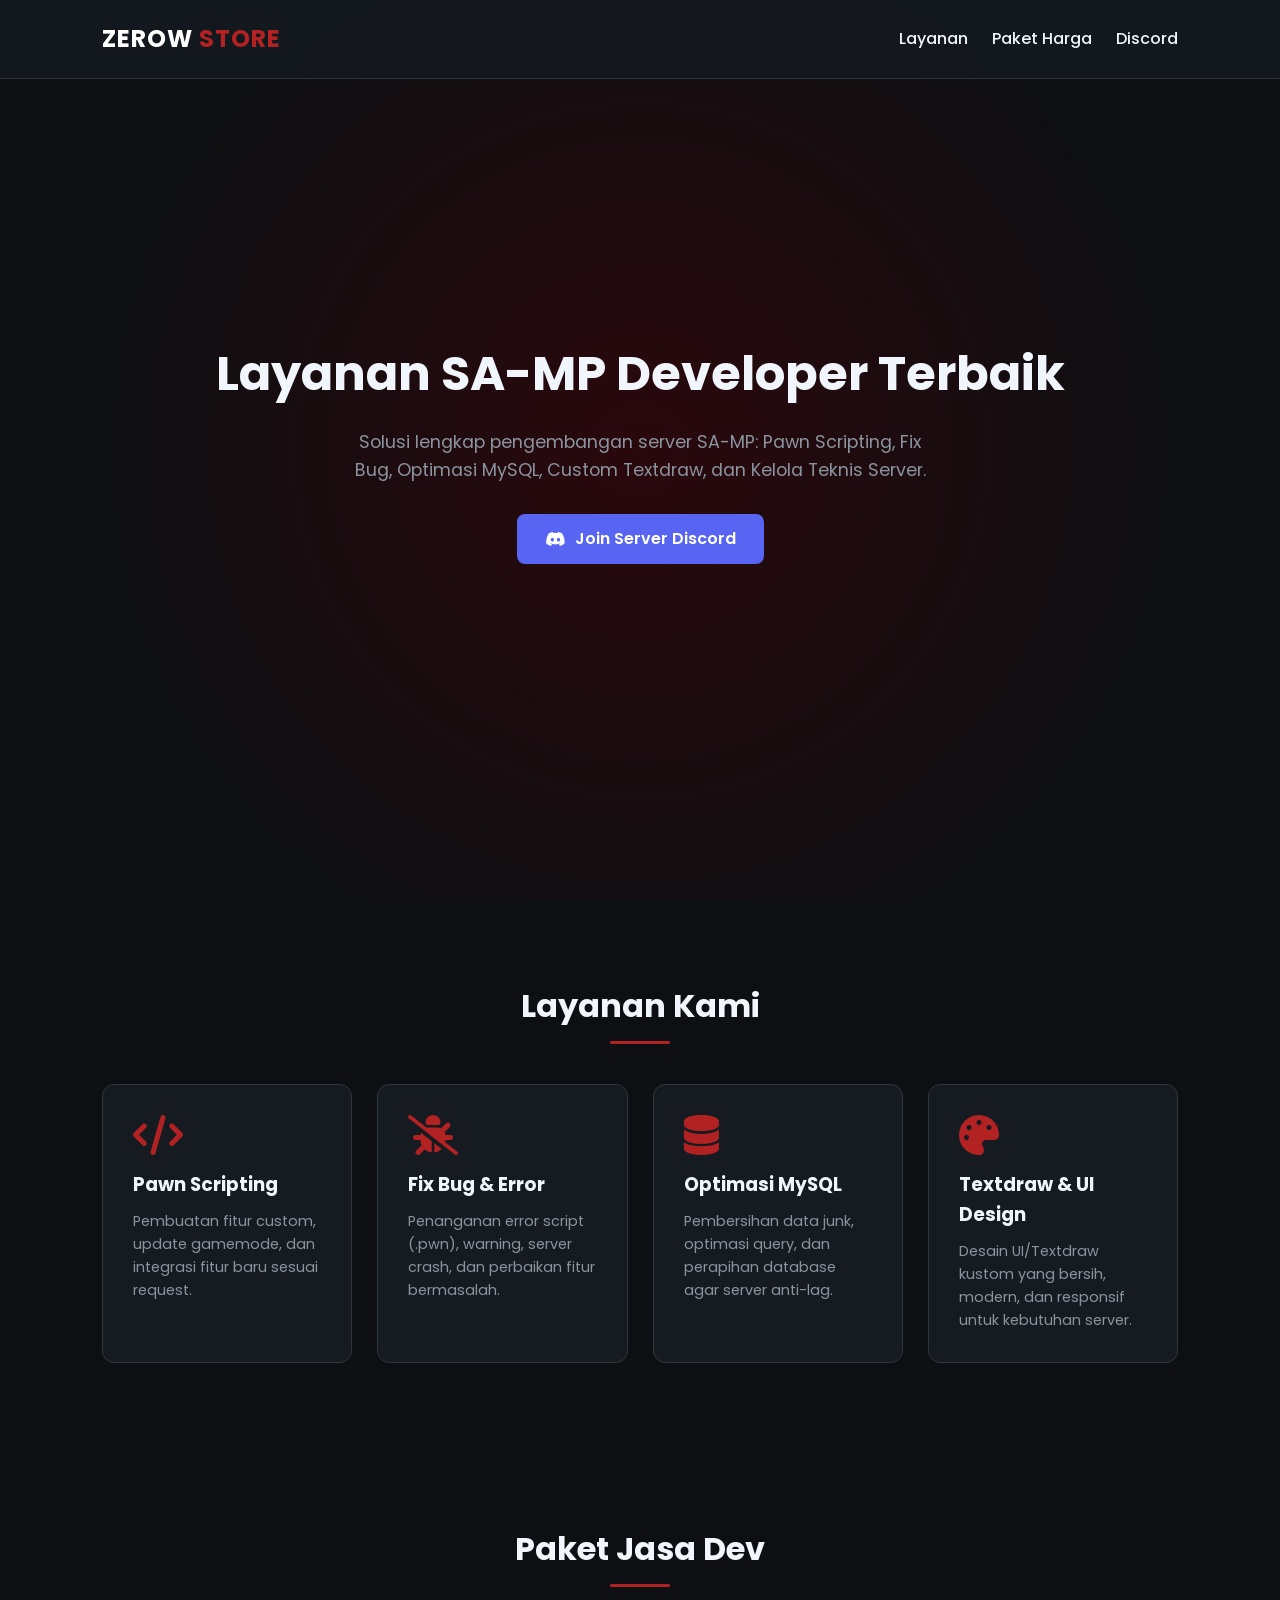
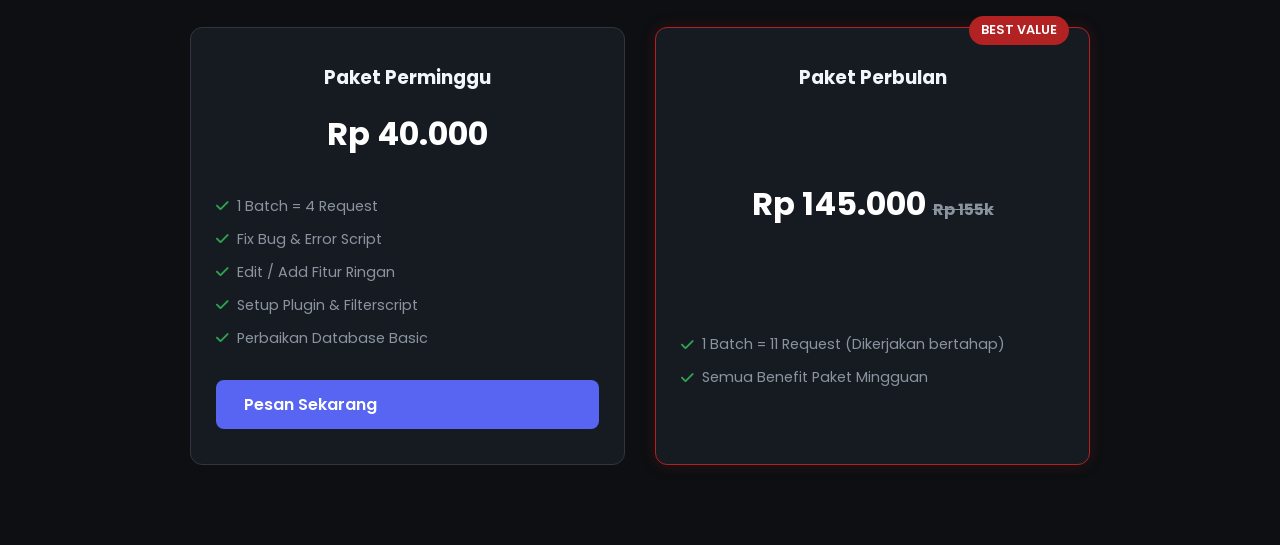
==== index.html @ 797bde20 "Rename Home.html to index.html" ====
<!DOCTYPE html>
<html lang="id">
<head>
    <meta charset="UTF-8">
    <meta name="viewport" content="width=device-width, initial-scale=1.0">
    <title>ZEROW STORE - SA-MP Development & Services</title>
    <!-- Google Fonts & Font Awesome Icons -->
    <link href="https://fonts.googleapis.com/css2?family=Poppins:wght@300;400;600;700&display=swap" rel="stylesheet">
    <link rel="stylesheet" href="https://cdnjs.cloudflare.com/ajax/libs/font-awesome/6.4.0/css/all.min.css">
    
    <style>
        :root {
            --bg-color: #0d0f12;
            --card-bg: #161b22;
            --accent-color: #8b0000;
            --accent-hover: #b22222;
            --text-color: #f0f6fc;
            --text-secondary: #8b949e;
            --border-color: #30363d;
        }

        * {
            margin: 0;
            padding: 0;
            box-sizing: border-box;
            font-family: 'Poppins', sans-serif;
        }

        body {
            background-color: var(--bg-color);
            color: var(--text-color);
            line-height: 1.6;
        }

        /* Header / Navbar */
        header {
            display: flex;
            justify-content: space-between;
            align-items: center;
            padding: 20px 8%;
            background: rgba(22, 27, 34, 0.8);
            backdrop-filter: blur(10px);
            position: fixed;
            width: 100%;
            top: 0;
            z-index: 1000;
            border-bottom: 1px solid var(--border-color);
        }

        .logo {
            font-size: 1.5rem;
            font-weight: 700;
            color: #fff;
            letter-spacing: 1px;
        }

        .logo span {
            color: var(--accent-hover);
        }

        nav a {
            color: var(--text-color);
            text-decoration: none;
            margin-left: 20px;
            font-weight: 500;
            transition: 0.3s;
        }

        nav a:hover {
            color: var(--accent-hover);
        }

        /* Hero Section */
        .hero {
            height: 100vh;
            display: flex;
            flex-direction: column;
            justify-content: center;
            align-items: center;
            text-align: center;
            padding: 0 20px;
            background: radial-gradient(circle at center, #2a080c 0%, var(--bg-color) 70%);
        }

        .hero h1 {
            font-size: 3rem;
            margin-bottom: 15px;
            font-weight: 700;
        }

        .hero p {
            font-size: 1.1rem;
            color: var(--text-secondary);
            max-width: 600px;
            margin-bottom: 30px;
        }

        .btn-discord {
            display: inline-flex;
            align-items: center;
            gap: 10px;
            background-color: #5865F2;
            color: #fff;
            padding: 12px 28px;
            border-radius: 8px;
            text-decoration: none;
            font-weight: 600;
            transition: 0.3s;
        }

        .btn-discord:hover {
            background-color: #4752C4;
            transform: translateY(-2px);
        }

        /* Sections */
        section {
            padding: 80px 8%;
        }

        .section-title {
            text-align: center;
            font-size: 2rem;
            margin-bottom: 40px;
            position: relative;
        }

        .section-title::after {
            content: '';
            width: 60px;
            height: 3px;
            background: var(--accent-hover);
            display: block;
            margin: 10px auto 0;
            border-radius: 2px;
        }

        /* Services Grid */
        .services-grid {
            display: grid;
            grid-template-columns: repeat(auto-fit, minmax(250px, 1fr));
            gap: 25px;
        }

        .service-card {
            background: var(--card-bg);
            padding: 30px;
            border-radius: 12px;
            border: 1px solid var(--border-color);
            transition: 0.3s;
        }

        .service-card:hover {
            transform: translateY(-5px);
            border-color: var(--accent-hover);
        }

        .service-card i {
            font-size: 2.5rem;
            color: var(--accent-hover);
            margin-bottom: 15px;
        }

        .service-card h3 {
            margin-bottom: 10px;
        }

        .service-card p {
            color: var(--text-secondary);
            font-size: 0.9rem;
        }

        /* Pricing Section */
        .pricing-grid {
            display: grid;
            grid-template-columns: repeat(auto-fit, minmax(280px, 1fr));
            gap: 30px;
            max-width: 900px;
            margin: 0 auto;
        }

        .pricing-card {
            background: var(--card-bg);
            border: 1px solid var(--border-color);
            border-radius: 12px;
            padding: 35px 25px;
            text-align: center;
            position: relative;
            display: flex;
            flex-direction: column;
            justify-content: space-between;
        }

        .pricing-card.featured {
            border-color: var(--accent-hover);
            box-shadow: 0 0 15px rgba(178, 34, 34, 0.2);
        }

        .badge {
            position: absolute;
            top: -12px;
            right: 20px;
            background: var(--accent-hover);
            color: #fff;
            padding: 4px 12px;
            font-size: 0.8rem;
            font-weight: 600;
            border-radius: 20px;
        }

        .price {
            font-size: 2rem;
            font-weight: 700;
            margin: 15px 0;
            color: #fff;
        }

        .price del {
            font-size: 1rem;
            color: var(--text-secondary);
        }

        .features-list {
            list-style: none;
            text-align: left;
            margin: 20px 0;
            font-size: 0.9rem;
            color: var(--text-secondary);
        }

        .features-list li {
            margin-bottom: 10px;
            display: flex;
            align-items: center;
            gap: 8px;
        }

        .features-list i {
            color: #2ea44f;
        }

        /* Footer */
        footer {
            text-align: center;
            padding: 30px;
            border-top: 1px solid var(--border-color);
            color: var(--text-secondary);
            font-size: 0.9rem;
        }

        /* Responsive */
        @media (max-width: 768px) {
            .hero h1 { font-size: 2.2rem; }
            header { padding: 15px 5%; }
            section { padding: 60px 5%; }
        }
    </style>
</head>
<body>

    <!-- Header / Navbar -->
    <header>
        <div class="logo">ZEROW <span>STORE</span></div>
        <nav>
            <a href="#services">Layanan</a>
            <a href="#pricing">Paket Harga</a>
            <a href="https://discord.gg/your-link" target="_blank">Discord</a>
        </nav>
    </header>

    <!-- Hero Section -->
    <div class="hero">
        <h1>Layanan SA-MP Developer Terbaik</h1>
        <p>Solusi lengkap pengembangan server SA-MP: Pawn Scripting, Fix Bug, Optimasi MySQL, Custom Textdraw, dan Kelola Teknis Server.</p>
        <a href="https://discord.gg/your-link" target="_blank" class="btn-discord">
            <i class="fa-brands fa-discord"></i> Join Server Discord
        </a>
    </div>

    <!-- Services Section -->
    <section id="services">
        <h2 class="section-title">Layanan Kami</h2>
        <div class="services-grid">
            <div class="service-card">
                <i class="fa-solid fa-code"></i>
                <h3>Pawn Scripting</h3>
                <p>Pembuatan fitur custom, update gamemode, dan integrasi fitur baru sesuai request.</p>
            </div>
            <div class="service-card">
                <i class="fa-solid fa-bug-slash"></i>
                <h3>Fix Bug & Error</h3>
                <p>Penanganan error script (.pwn), warning, server crash, dan perbaikan fitur bermasalah.</p>
            </div>
            <div class="service-card">
                <i class="fa-solid fa-database"></i>
                <h3>Optimasi MySQL</h3>
                <p>Pembersihan data junk, optimasi query, dan perapihan database agar server anti-lag.</p>
            </div>
            <div class="service-card">
                <i class="fa-solid fa-palette"></i>
                <h3>Textdraw & UI Design</h3>
                <p>Desain UI/Textdraw kustom yang bersih, modern, dan responsif untuk kebutuhan server.</p>
            </div>
        </div>
    </section>

    <!-- Pricing Section -->
    <section id="pricing">
        <h2 class="section-title">Paket Jasa Dev</h2>
        <div class="pricing-grid">
            <!-- Paket Mingguan -->
            <div class="pricing-card">
                <h3>Paket Perminggu</h3>
                <div class="price">Rp 40.000</div>
                <ul class="features-list">
                    <li><i class="fa-solid fa-check"></i> 1 Batch = 4 Request</li>
                    <li><i class="fa-solid fa-check"></i> Fix Bug & Error Script</li>
                    <li><i class="fa-solid fa-check"></i> Edit / Add Fitur Ringan</li>
                    <li><i class="fa-solid fa-check"></i> Setup Plugin & Filterscript</li>
                    <li><i class="fa-solid fa-check"></i> Perbaikan Database Basic</li>
                </ul>
                <a href="https://discord.gg/your-link" target="_blank" class="btn-discord">Pesan Sekarang</a>
            </div>

            <!-- Paket Bulanan -->
            <div class="pricing-card featured">
                <span class="badge">BEST VALUE</span>
                <h3>Paket Perbulan</h3>
                <div class="price">Rp 145.000 <del>Rp 155k</del></div>
                <ul class="features-list">
                    <li><i class="fa-solid fa-check"></i> 1 Batch = 11 Request (Dikerjakan bertahap)</li>
                    <li><i class="fa-solid fa-check"></i> Semua Benefit Paket Mingguan</li>
                    <li><i class="fa-
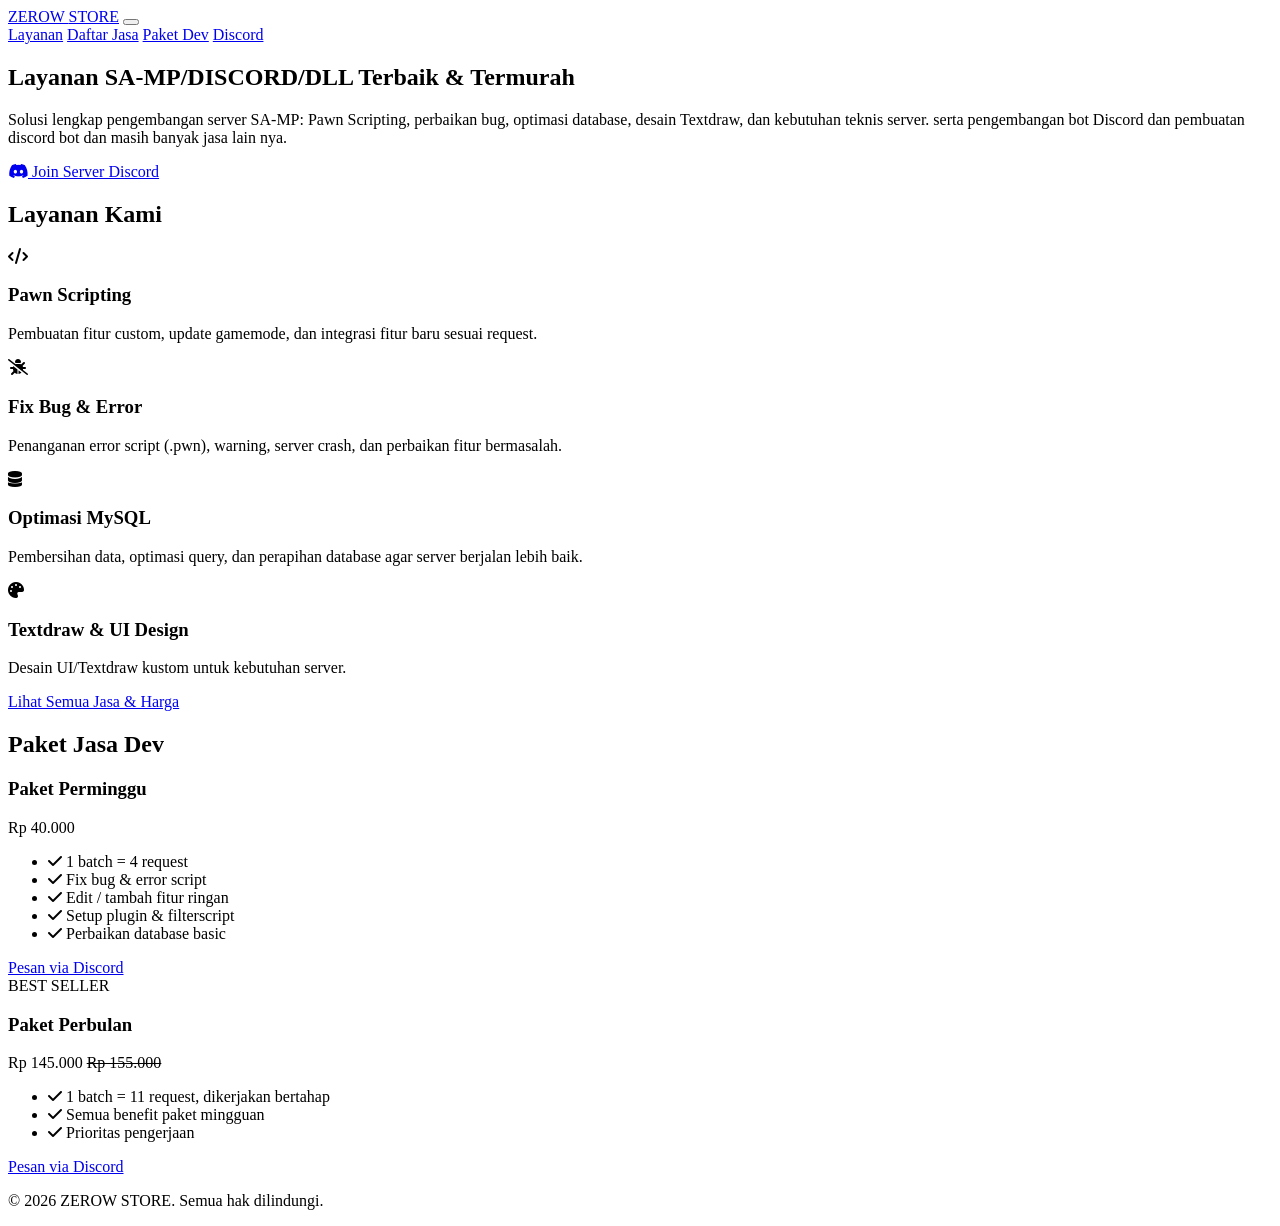
==== commit aaa9f61d: "Update index.html" ====
--- a/index.html
+++ b/index.html
@@ -3,331 +3,103 @@
 <head>
     <meta charset="UTF-8">
     <meta name="viewport" content="width=device-width, initial-scale=1.0">
-    <title>ZEROW STORE - SA-MP Development & Services</title>
-    <!-- Google Fonts & Font Awesome Icons -->
-    <link href="https://fonts.googleapis.com/css2?family=Poppins:wght@300;400;600;700&display=swap" rel="stylesheet">
+    <meta name="description" content="ZEROW STORE menyediakan jasa pengembangan SA-MP, Discord, bot, mapping, dan hosting.">
+    <title>ZEROW STORE - SA-MP Development &amp; Services</title>
+    <link rel="preconnect" href="https://fonts.googleapis.com">
+    <link rel="preconnect" href="https://fonts.gstatic.com" crossorigin>
+    <link href="https://fonts.googleapis.com/css2?family=Poppins:wght@300;400;500;600;700&display=swap" rel="stylesheet">
     <link rel="stylesheet" href="https://cdnjs.cloudflare.com/ajax/libs/font-awesome/6.4.0/css/all.min.css">
-    
-    <style>
-        :root {
-            --bg-color: #0d0f12;
-            --card-bg: #161b22;
-            --accent-color: #8b0000;
-            --accent-hover: #b22222;
-            --text-color: #f0f6fc;
-            --text-secondary: #8b949e;
-            --border-color: #30363d;
-        }
-
-        * {
-            margin: 0;
-            padding: 0;
-            box-sizing: border-box;
-            font-family: 'Poppins', sans-serif;
-        }
-
-        body {
-            background-color: var(--bg-color);
-            color: var(--text-color);
-            line-height: 1.6;
-        }
-
-        /* Header / Navbar */
-        header {
-            display: flex;
-            justify-content: space-between;
-            align-items: center;
-            padding: 20px 8%;
-            background: rgba(22, 27, 34, 0.8);
-            backdrop-filter: blur(10px);
-            position: fixed;
-            width: 100%;
-            top: 0;
-            z-index: 1000;
-            border-bottom: 1px solid var(--border-color);
-        }
-
-        .logo {
-            font-size: 1.5rem;
-            font-weight: 700;
-            color: #fff;
-            letter-spacing: 1px;
-        }
-
-        .logo span {
-            color: var(--accent-hover);
-        }
-
-        nav a {
-            color: var(--text-color);
-            text-decoration: none;
-            margin-left: 20px;
-            font-weight: 500;
-            transition: 0.3s;
-        }
-
-        nav a:hover {
-            color: var(--accent-hover);
-        }
-
-        /* Hero Section */
-        .hero {
-            height: 100vh;
-            display: flex;
-            flex-direction: column;
-            justify-content: center;
-            align-items: center;
-            text-align: center;
-            padding: 0 20px;
-            background: radial-gradient(circle at center, #2a080c 0%, var(--bg-color) 70%);
-        }
-
-        .hero h1 {
-            font-size: 3rem;
-            margin-bottom: 15px;
-            font-weight: 700;
-        }
-
-        .hero p {
-            font-size: 1.1rem;
-            color: var(--text-secondary);
-            max-width: 600px;
-            margin-bottom: 30px;
-        }
-
-        .btn-discord {
-            display: inline-flex;
-            align-items: center;
-            gap: 10px;
-            background-color: #5865F2;
-            color: #fff;
-            padding: 12px 28px;
-            border-radius: 8px;
-            text-decoration: none;
-            font-weight: 600;
-            transition: 0.3s;
-        }
-
-        .btn-discord:hover {
-            background-color: #4752C4;
-            transform: translateY(-2px);
-        }
-
-        /* Sections */
-        section {
-            padding: 80px 8%;
-        }
-
-        .section-title {
-            text-align: center;
-            font-size: 2rem;
-            margin-bottom: 40px;
-            position: relative;
-        }
-
-        .section-title::after {
-            content: '';
-            width: 60px;
-            height: 3px;
-            background: var(--accent-hover);
-            display: block;
-            margin: 10px auto 0;
-            border-radius: 2px;
-        }
-
-        /* Services Grid */
-        .services-grid {
-            display: grid;
-            grid-template-columns: repeat(auto-fit, minmax(250px, 1fr));
-            gap: 25px;
-        }
-
-        .service-card {
-            background: var(--card-bg);
-            padding: 30px;
-            border-radius: 12px;
-            border: 1px solid var(--border-color);
-            transition: 0.3s;
-        }
-
-        .service-card:hover {
-            transform: translateY(-5px);
-            border-color: var(--accent-hover);
-        }
-
-        .service-card i {
-            font-size: 2.5rem;
-            color: var(--accent-hover);
-            margin-bottom: 15px;
-        }
-
-        .service-card h3 {
-            margin-bottom: 10px;
-        }
-
-        .service-card p {
-            color: var(--text-secondary);
-            font-size: 0.9rem;
-        }
-
-        /* Pricing Section */
-        .pricing-grid {
-            display: grid;
-            grid-template-columns: repeat(auto-fit, minmax(280px, 1fr));
-            gap: 30px;
-            max-width: 900px;
-            margin: 0 auto;
-        }
-
-        .pricing-card {
-            background: var(--card-bg);
-            border: 1px solid var(--border-color);
-            border-radius: 12px;
-            padding: 35px 25px;
-            text-align: center;
-            position: relative;
-            display: flex;
-            flex-direction: column;
-            justify-content: space-between;
-        }
-
-        .pricing-card.featured {
-            border-color: var(--accent-hover);
-            box-shadow: 0 0 15px rgba(178, 34, 34, 0.2);
-        }
-
-        .badge {
-            position: absolute;
-            top: -12px;
-            right: 20px;
-            background: var(--accent-hover);
-            color: #fff;
-            padding: 4px 12px;
-            font-size: 0.8rem;
-            font-weight: 600;
-            border-radius: 20px;
-        }
-
-        .price {
-            font-size: 2rem;
-            font-weight: 700;
-            margin: 15px 0;
-            color: #fff;
-        }
-
-        .price del {
-            font-size: 1rem;
-            color: var(--text-secondary);
-        }
-
-        .features-list {
-            list-style: none;
-            text-align: left;
-            margin: 20px 0;
-            font-size: 0.9rem;
-            color: var(--text-secondary);
-        }
-
-        .features-list li {
-            margin-bottom: 10px;
-            display: flex;
-            align-items: center;
-            gap: 8px;
-        }
-
-        .features-list i {
-            color: #2ea44f;
-        }
-
-        /* Footer */
-        footer {
-            text-align: center;
-            padding: 30px;
-            border-top: 1px solid var(--border-color);
-            color: var(--text-secondary);
-            font-size: 0.9rem;
-        }
-
-        /* Responsive */
-        @media (max-width: 768px) {
-            .hero h1 { font-size: 2.2rem; }
-            header { padding: 15px 5%; }
-            section { padding: 60px 5%; }
-        }
-    </style>
+    <link rel="stylesheet" href="style.css">
 </head>
 <body>
-
-    <!-- Header / Navbar -->
-    <header>
-        <div class="logo">ZEROW <span>STORE</span></div>
-        <nav>
-            <a href="#services">Layanan</a>
-            <a href="#pricing">Paket Harga</a>
-            <a href="https://discord.gg/your-link" target="_blank">Discord</a>
+    <header class="site-header">
+        <a class="logo" href="index.html">ZEROW <span>STORE</span></a>
+        <button class="menu-toggle" type="button" aria-label="Buka menu navigasi" aria-controls="main-navigation" aria-expanded="false">
+            <span></span>
+            <span></span>
+            <span></span>
+        </button>
+        <nav class="site-nav" id="main-navigation" aria-label="Navigasi utama">
+            <div class="site-nav-inner">
+                <a href="#services">Layanan</a>
+                <a href="jasa.html">Daftar Jasa</a>
+                <a href="#pricing">Paket Dev</a>
+                <a href="https://discord.gg/tj6XQ7X7kJ" target="_blank" rel="noopener noreferrer">Discord</a>
+            </div>
         </nav>
     </header>
 
-    <!-- Hero Section -->
-    <div class="hero">
-        <h1>Layanan SA-MP Developer Terbaik</h1>
-        <p>Solusi lengkap pengembangan server SA-MP: Pawn Scripting, Fix Bug, Optimasi MySQL, Custom Textdraw, dan Kelola Teknis Server.</p>
-        <a href="https://discord.gg/your-link" target="_blank" class="btn-discord">
-            <i class="fa-brands fa-discord"></i> Join Server Discord
-        </a>
-    </div>
+    <main>
+        <section class="hero">
+            <h1>Layanan SA-MP/DISCORD/DLL Terbaik & Termurah</h1>
+            <p>Solusi lengkap pengembangan server SA-MP: Pawn Scripting, perbaikan bug, optimasi database, desain Textdraw, dan kebutuhan teknis server. serta pengembangan bot Discord dan pembuatan discord bot dan masih banyak jasa lain nya.</p>
+            <a href="https://discord.gg/tj6XQ7X7kJ" target="_blank" rel="noopener noreferrer" class="btn-discord">
+                <i class="fa-brands fa-discord" aria-hidden="true"></i> Join Server Discord
+            </a>
+        </section>
 
-    <!-- Services Section -->
-    <section id="services">
-        <h2 class="section-title">Layanan Kami</h2>
-        <div class="services-grid">
-            <div class="service-card">
-                <i class="fa-solid fa-code"></i>
-                <h3>Pawn Scripting</h3>
-                <p>Pembuatan fitur custom, update gamemode, dan integrasi fitur baru sesuai request.</p>
+        <section id="services">
+            <h2 class="section-title">Layanan Kami</h2>
+            <div class="services-grid">
+                <article class="service-card">
+                    <i class="fa-solid fa-code" aria-hidden="true"></i>
+                    <h3>Pawn Scripting</h3>
+                    <p>Pembuatan fitur custom, update gamemode, dan integrasi fitur baru sesuai request.</p>
+                </article>
+                <article class="service-card">
+                    <i class="fa-solid fa-bug-slash" aria-hidden="true"></i>
+                    <h3>Fix Bug &amp; Error</h3>
+                    <p>Penanganan error script (.pwn), warning, server crash, dan perbaikan fitur bermasalah.</p>
+                </article>
+                <article class="service-card">
+                    <i class="fa-solid fa-database" aria-hidden="true"></i>
+                    <h3>Optimasi MySQL</h3>
+                    <p>Pembersihan data, optimasi query, dan perapihan database agar server berjalan lebih baik.</p>
+                </article>
+                <article class="service-card">
+                    <i class="fa-solid fa-palette" aria-hidden="true"></i>
+                    <h3>Textdraw &amp; UI Design</h3>
+                    <p>Desain UI/Textdraw kustom untuk kebutuhan server.</p>
+                </article>
             </div>
-            <div class="service-card">
-                <i class="fa-solid fa-bug-slash"></i>
-                <h3>Fix Bug & Error</h3>
-                <p>Penanganan error script (.pwn), warning, server crash, dan perbaikan fitur bermasalah.</p>
+            <div class="section-action">
+                <a href="jasa.html" class="btn-secondary">Lihat Semua Jasa &amp; Harga</a>
             </div>
-            <div class="service-card">
-                <i class="fa-solid fa-database"></i>
-                <h3>Optimasi MySQL</h3>
-                <p>Pembersihan data junk, optimasi query, dan perapihan database agar server anti-lag.</p>
+        </section>
+
+        <section id="pricing" class="pricing-section">
+            <h2 class="section-title">Paket Jasa Dev</h2>
+            <div class="pricing-grid">
+                <article class="pricing-card">
+                    <h3>Paket Perminggu</h3>
+                    <div class="price">Rp 40.000</div>
+                    <ul class="features-list">
+                        <li><i class="fa-solid fa-check" aria-hidden="true"></i> 1 batch = 4 request</li>
+                        <li><i class="fa-solid fa-check" aria-hidden="true"></i> Fix bug &amp; error script</li>
+                        <li><i class="fa-solid fa-check" aria-hidden="true"></i> Edit / tambah fitur ringan</li>
+                        <li><i class="fa-solid fa-check" aria-hidden="true"></i> Setup plugin &amp; filterscript</li>
+                        <li><i class="fa-solid fa-check" aria-hidden="true"></i> Perbaikan database basic</li>
+                    </ul>
+                    <a href="https://discord.gg/tj6XQ7X7kJ" target="_blank" rel="noopener noreferrer" class="btn-discord">Pesan via Discord</a>
+                </article>
+                <article class="pricing-card featured">
+                    <span class="badge">BEST SELLER</span>
+                    <h3>Paket Perbulan</h3>
+                    <div class="price">Rp 145.000 <del>Rp 155.000</del></div>
+                    <ul class="features-list">
+                        <li><i class="fa-solid fa-check" aria-hidden="true"></i> 1 batch = 11 request, dikerjakan bertahap</li>
+                        <li><i class="fa-solid fa-check" aria-hidden="true"></i> Semua benefit paket mingguan</li>
+                        <li><i class="fa-solid fa-check" aria-hidden="true"></i> Prioritas pengerjaan</li>
+                    </ul>
+                    <a href="https://discord.gg/tj6XQ7X7kJ" target="_blank" rel="noopener noreferrer" class="btn-discord">Pesan via Discord</a>
+                </article>
             </div>
-            <div class="service-card">
-                <i class="fa-solid fa-palette"></i>
-                <h3>Textdraw & UI Design</h3>
-                <p>Desain UI/Textdraw kustom yang bersih, modern, dan responsif untuk kebutuhan server.</p>
-            </div>
-        </div>
-    </section>
+        </section>
+    </main>
 
-    <!-- Pricing Section -->
-    <section id="pricing">
-        <h2 class="section-title">Paket Jasa Dev</h2>
-        <div class="pricing-grid">
-            <!-- Paket Mingguan -->
-            <div class="pricing-card">
-                <h3>Paket Perminggu</h3>
-                <div class="price">Rp 40.000</div>
-                <ul class="features-list">
-                    <li><i class="fa-solid fa-check"></i> 1 Batch = 4 Request</li>
-                    <li><i class="fa-solid fa-check"></i> Fix Bug & Error Script</li>
-                    <li><i class="fa-solid fa-check"></i> Edit / Add Fitur Ringan</li>
-                    <li><i class="fa-solid fa-check"></i> Setup Plugin & Filterscript</li>
-                    <li><i class="fa-solid fa-check"></i> Perbaikan Database Basic</li>
-                </ul>
-                <a href="https://discord.gg/your-link" target="_blank" class="btn-discord">Pesan Sekarang</a>
-            </div>
-
-            <!-- Paket Bulanan -->
-            <div class="pricing-card featured">
-                <span class="badge">BEST VALUE</span>
-                <h3>Paket Perbulan</h3>
-                <div class="price">Rp 145.000 <del>Rp 155k</del></div>
-                <ul class="features-list">
-                    <li><i class="fa-solid fa-check"></i> 1 Batch = 11 Request (Dikerjakan bertahap)</li>
-                    <li><i class="fa-solid fa-check"></i> Semua Benefit Paket Mingguan</li>
-                    <li><i class="fa-
+    <footer>
+        <p>&copy; 2026 ZEROW STORE. Semua hak dilindungi.</p>
+    </footer>
+    <script src="navigation.js" defer></script>
+</body>
+</html>
